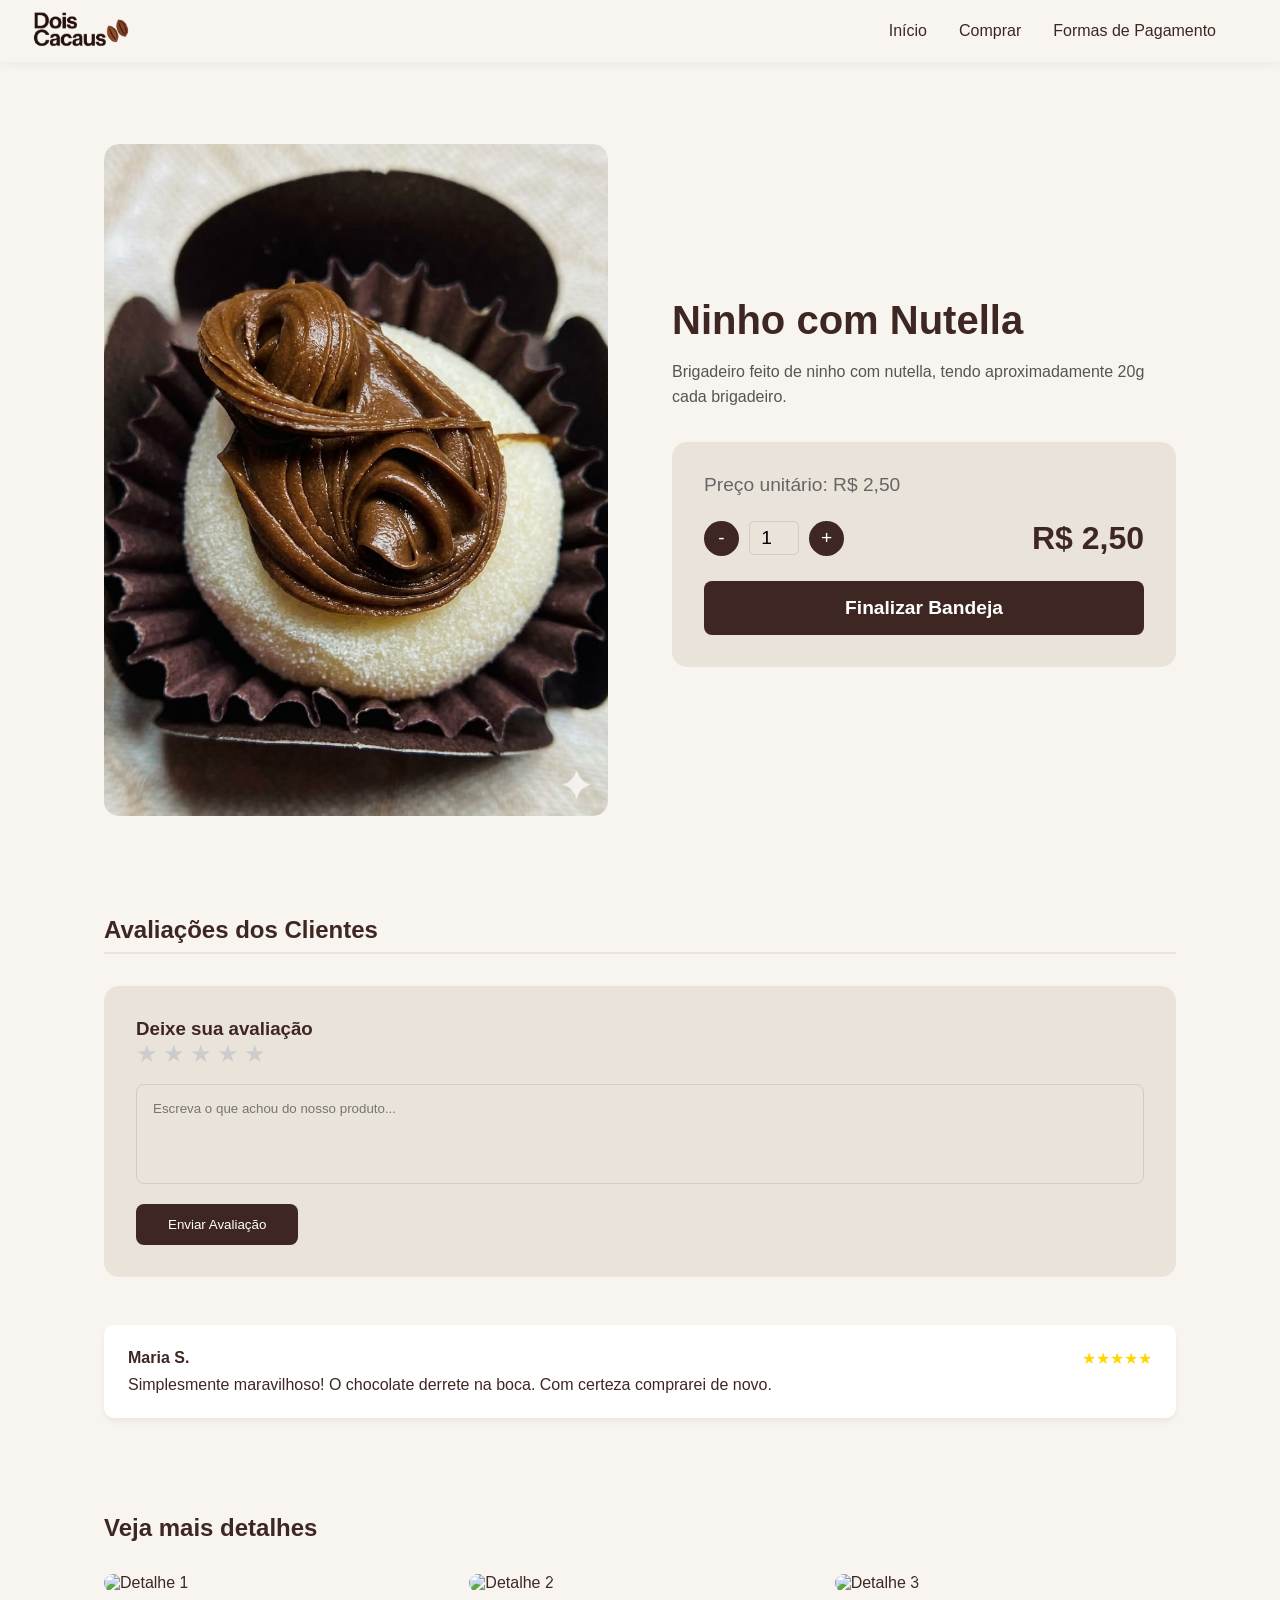
==== Site - Dois Cacaus/html/comprar.html @ b24ca729 "Add files via upload" ====
<!DOCTYPE html>
<html lang="pt-BR">
<head>
    <meta charset="UTF-8">
    <meta name="viewport" content="width=device-width, initial-scale=1.0">
    <title>Comprar | Dois Cacaus</title>
    <style>
        /* ================= VARIÁVEIS E RESET ================= */
        :root {
            --bg-color: #F8F5F0;
            --text-dark: #3E2723;
            --accent-brown: #5D4037;
            --card-bg: #EAE3D9;
            --transition: all 0.3s ease;
        }
        * { margin: 0; padding: 0; box-sizing: border-box; font-family: 'Segoe UI', Tahoma, Geneva, Verdana, sans-serif; }
        body { background-color: var(--bg-color); color: var(--text-dark); overflow-x: hidden; padding-top: 80px; }
        a { text-decoration: none; color: inherit; }

        /* ================= NAVEGAÇÃO ================= */
        header.navbar {
            position: fixed; width: 100%; top: 0; left: 0; z-index: 1000;
            display: flex; justify-content: space-between; align-items: center;
            padding: 1rem 5%; background: rgba(248, 245, 240, 0.95);
            backdrop-filter: blur(10px); box-shadow: 0 2px 10px rgba(0,0,0,0.05);
        }
        .logo { font-size: 1.8rem; font-weight: bold; display: flex; align-items: center; gap: 5px; }
        .logo img {width: 100%; height: 30px; transform: scale(5.5);}
        .nav-links { display: flex; gap: 2rem; }
        .nav-links a:hover { color: #8D6E63; }

        /* ================= PRODUTO PRINCIPAL ================= */
        .product-section {
            display: flex; flex-wrap: wrap; gap: 4rem; padding: 4rem 5%;
            max-width: 1200px; margin: 0 auto;
        }
        .product-image-container {
            flex: 1; min-width: 300px; cursor: zoom-in;
            overflow: hidden; border-radius: 15px;
        }
        .product-image-container img {
            width: 100%; height: auto; border-radius: 15px;
            transition: transform 0.5s ease;
        }
        .product-image-container:hover img { transform: scale(1.05); }
        
        .product-details { flex: 1; min-width: 300px; display: flex; flex-direction: column; justify-content: center; }
        .product-details h1 { font-size: 2.5rem; margin-bottom: 1rem; }
        .product-details p.description { line-height: 1.6; margin-bottom: 2rem; color: #555; }
        
        .price-calculator { background: var(--card-bg); padding: 2rem; border-radius: 15px; }
        .price-row { display: flex; align-items: center; justify-content: space-between; margin-bottom: 1.5rem; }
        .base-price { font-size: 1.2rem; color: #666; }
        .total-price { font-size: 2rem; font-weight: bold; color: var(--text-dark); }
        
        .quantity-selector { display: flex; align-items: center; gap: 10px; }
        .quantity-selector button {
            width: 35px; height: 35px; border-radius: 50%; border: none;
            background: var(--text-dark); color: white; font-size: 1.2rem; cursor: pointer;
        }
        .quantity-selector input {
            width: 50px; text-align: center; font-size: 1.2rem; border: 1px solid #ccc;
            border-radius: 5px; padding: 5px; background: transparent;
        }

        .buy-btn {
            width: 100%; padding: 1rem; background: var(--text-dark); color: white;
            border: none; border-radius: 8px; font-size: 1.2rem; font-weight: bold;
            cursor: pointer; transition: var(--transition);
        }
        .buy-btn:hover { background: var(--accent-brown); transform: translateY(-2px); }

        /* ================= LIGHTBOX (TELA CHEIA) ================= */
        .lightbox {
            position: fixed; top: 0; left: 0; width: 100%; height: 100%;
            background: rgba(0,0,0,0.9); display: flex; justify-content: center; align-items: center;
            z-index: 2000; opacity: 0; pointer-events: none; transition: opacity 0.4s ease;
        }
        .lightbox.active { opacity: 1; pointer-events: all; cursor: zoom-out; }
        .lightbox img { max-width: 90%; max-height: 90%; border-radius: 10px; transform: scale(0.8); transition: transform 0.4s ease; }
        .lightbox.active img { transform: scale(1); }

        /* ================= AVALIAÇÕES ================= */
        .comments-section { max-width: 1200px; margin: 0 auto; padding: 2rem 5%; }
        .comments-section h2 { margin-bottom: 2rem; border-bottom: 2px solid var(--card-bg); padding-bottom: 0.5rem; }
        
        .comment-form { background: var(--card-bg); padding: 2rem; border-radius: 15px; margin-bottom: 3rem; }
        .star-rating { display: flex; gap: 5px; margin-bottom: 1rem; font-size: 1.5rem; cursor: pointer; color: #ccc; }
        .star-rating .star:hover, .star-rating .star.active { color: #FFD700; }
        
        .comment-form textarea {
            width: 100%; height: 100px; padding: 1rem; border-radius: 8px;
            border: 1px solid #ccc; background: transparent; margin-bottom: 1rem; resize: none;
        }
        .comment-form button { padding: 0.8rem 2rem; background: var(--text-dark); color: white; border: none; border-radius: 8px; cursor: pointer; }
        
        .comment-list { display: flex; flex-direction: column; gap: 1.5rem; }
        .comment { background: white; padding: 1.5rem; border-radius: 10px; box-shadow: 0 4px 6px rgba(0,0,0,0.05); }
        .comment-header { display: flex; justify-content: space-between; margin-bottom: 0.5rem; }
        .comment-stars { color: #FFD700; }

        /* ================= GALERIA COM ANIMAÇÃO ================= */
        .gallery-section { max-width: 1200px; margin: 4rem auto; padding: 0 5%; }
        .gallery-grid {
            display: grid; grid-template-columns: repeat(auto-fit, minmax(250px, 1fr)); gap: 1.5rem;
        }
        .gallery-item {
            opacity: 0; transform: translateY(50px);
            transition: opacity 0.8s ease, transform 0.8s ease;
        }
        .gallery-item.show { opacity: 1; transform: translateY(0); }
        .gallery-item img { width: 100%; height: 250px; object-fit: cover; border-radius: 15px; }

    </style>
</head>
<body>

    <header class="navbar">
        <div class="logo"><img src="../imagem/logo.png" alt="Logo"></div>
        <nav class="nav-links">
            <a href="../../index.html">Início</a>
            <a href="comprar.html">Comprar</a>
            <a href="pagamento.html">Formas de Pagamento</a>
        </nav>
    </header>

    <section class="product-section">
        <div class="product-image-container" id="open-lightbox">
            <img src="../imagem/brigadeiros/Ninho.png" alt="Combo Trufado Dois Cacaus" id="main-product-img">
        </div>
        <div class="product-details">
            <h1>Ninho com Nutella</h1>
            <p class="description">Brigadeiro feito de ninho com nutella, tendo aproximadamente 20g cada brigadeiro.</p>
            
            <div class="price-calculator">
                <div class="price-row">
                    <span class="base-price">Preço unitário: R$ 2,50</span>
                </div>
                <div class="price-row">
                    <div class="quantity-selector">
                        <button id="btn-minus">-</button>
                        <input type="number" id="qtd-input" value="1" min="1" readonly>
                        <button id="btn-plus">+</button>
                    </div>
                    <span class="total-price" id="total-display">R$ 2,50</span>
                </div>
                <button class="buy-btn" onclick="window.location.href=''">Finalizar Bandeja</button>
            </div>
        </div>
    </section>

    <section class="comments-section">
        <h2>Avaliações dos Clientes</h2>
        
        <div class="comment-form">
            <h3>Deixe sua avaliação</h3>
            <div class="star-rating" id="star-rating">
                <span class="star" data-value="1">★</span>
                <span class="star" data-value="2">★</span>
                <span class="star" data-value="3">★</span>
                <span class="star" data-value="4">★</span>
                <span class="star" data-value="5">★</span>
            </div>
            <textarea id="comment-text" placeholder="Escreva o que achou do nosso produto..."></textarea>
            <button id="submit-comment">Enviar Avaliação</button>
        </div>

        <div class="comment-list" id="comment-list">
            <div class="comment">
                <div class="comment-header">
                    <strong>Maria S.</strong>
                    <span class="comment-stars">★★★★★</span>
                </div>
                <p>Simplesmente maravilhoso! O chocolate derrete na boca. Com certeza comprarei de novo.</p>
            </div>
        </div>
    </section>

    <section class="gallery-section">
        <h2 style="margin-bottom: 2rem;">Veja mais detalhes</h2>
        <div class="gallery-grid">
            <div class="gallery-item anim-scroll">
                <img src="https://images.unsplash.com/photo-1548883354-94cb1999e52d?q=80&w=400" alt="Detalhe 1">
            </div>
            <div class="gallery-item anim-scroll">
                <img src="https://images.unsplash.com/photo-1614088921876-068305007328?q=80&w=400" alt="Detalhe 2">
            </div>
            <div class="gallery-item anim-scroll">
                <img src="https://images.unsplash.com/photo-1511381939415-e440c9f18aa4?q=80&w=400" alt="Detalhe 3">
            </div>
        </div>
    </section>

    <div class="lightbox" id="lightbox">
        <img src="" id="lightbox-img" alt="Zoom Imagem">
    </div>

    <script>
        /* --- 1. Lógica do Multiplicador de Preço --- */
        const basePrice = 2.50;
        let currentQuantity = 1;
        const qtdInput = document.getElementById('qtd-input');
        const totalDisplay = document.getElementById('total-display');
        const btnMinus = document.getElementById('btn-minus');
        const btnPlus = document.getElementById('btn-plus');

        function updateTotal() {
            const total = basePrice * currentQuantity;
            // Formata para padrão brasileiro (ex: R$ 89,90)
            totalDisplay.innerText = total.toLocaleString('pt-BR', { style: 'currency', currency: 'BRL' });
            qtdInput.value = currentQuantity;
        }

        btnPlus.addEventListener('click', () => {
            currentQuantity++;
            updateTotal();
        });

        btnMinus.addEventListener('click', () => {
            if (currentQuantity > 1) {
                currentQuantity--;
                updateTotal();
            }
        });

        /* --- 2. Lógica do Lightbox (Imagem em tela cheia) --- */
        const openLightbox = document.getElementById('open-lightbox');
        const lightbox = document.getElementById('lightbox');
        const lightboxImg = document.getElementById('lightbox-img');
        const mainImgSrc = document.getElementById('main-product-img').src;

        openLightbox.addEventListener('click', () => {
            lightboxImg.src = mainImgSrc;
            lightbox.classList.add('active');
        });

        lightbox.addEventListener('click', () => {
            lightbox.classList.remove('active');
        });

        /* --- 3. Lógica das Estrelas e Inserção de Comentário --- */
        const stars = document.querySelectorAll('.star');
        let selectedStars = 0;

        // Efeito de passar o mouse nas estrelas
        stars.forEach(star => {
            star.addEventListener('mouseover', function() {
                const value = this.getAttribute('data-value');
                highlightStars(value);
            });
            
            star.addEventListener('mouseout', function() {
                highlightStars(selectedStars);
            });
            
            star.addEventListener('click', function() {
                selectedStars = this.getAttribute('data-value');
                highlightStars(selectedStars);
            });
        });

        function highlightStars(count) {
            stars.forEach(star => {
                if (star.getAttribute('data-value') <= count) {
                    star.classList.add('active');
                } else {
                    star.classList.remove('active');
                }
            });
        }

        // Enviar Comentário
        const submitBtn = document.getElementById('submit-comment');
        const commentText = document.getElementById('comment-text');
        const commentList = document.getElementById('comment-list');

        submitBtn.addEventListener('click', () => {
            if (commentText.value.trim() === '' || selectedStars === 0) {
                alert('Por favor, selecione uma nota e escreva um comentário.');
                return;
            }

            // Cria os elementos do novo comentário
            const newComment = document.createElement('div');
            newComment.classList.add('comment');
            
            let starsHtml = '★'.repeat(selectedStars) + '☆'.repeat(5 - selectedStars);

            newComment.innerHTML = `
                <div class="comment-header">
                    <strong>Novo Cliente</strong>
                    <span class="comment-stars">${starsHtml}</span>
                </div>
                <p>${commentText.value}</p>
            `;

            // Adiciona no topo da lista
            commentList.prepend(newComment);
            
            // Limpa o formulário
            commentText.value = '';
            selectedStars = 0;
            highlightStars(0);
        });

        /* --- 4. Animação Suave ao Rolar para Baixo (Intersection Observer) --- */
        const animItems = document.querySelectorAll('.anim-scroll');
        
        const observer = new IntersectionObserver((entries) => {
            entries.forEach(entry => {
                if (entry.isIntersecting) {
                    entry.target.classList.add('show');
                }
            });
        }, { threshold: 0.2 }); // Dispara quando 20% do item estiver visível na tela

        animItems.forEach(item => {
            observer.observe(item);
        });
    </script>
</body>
</html>
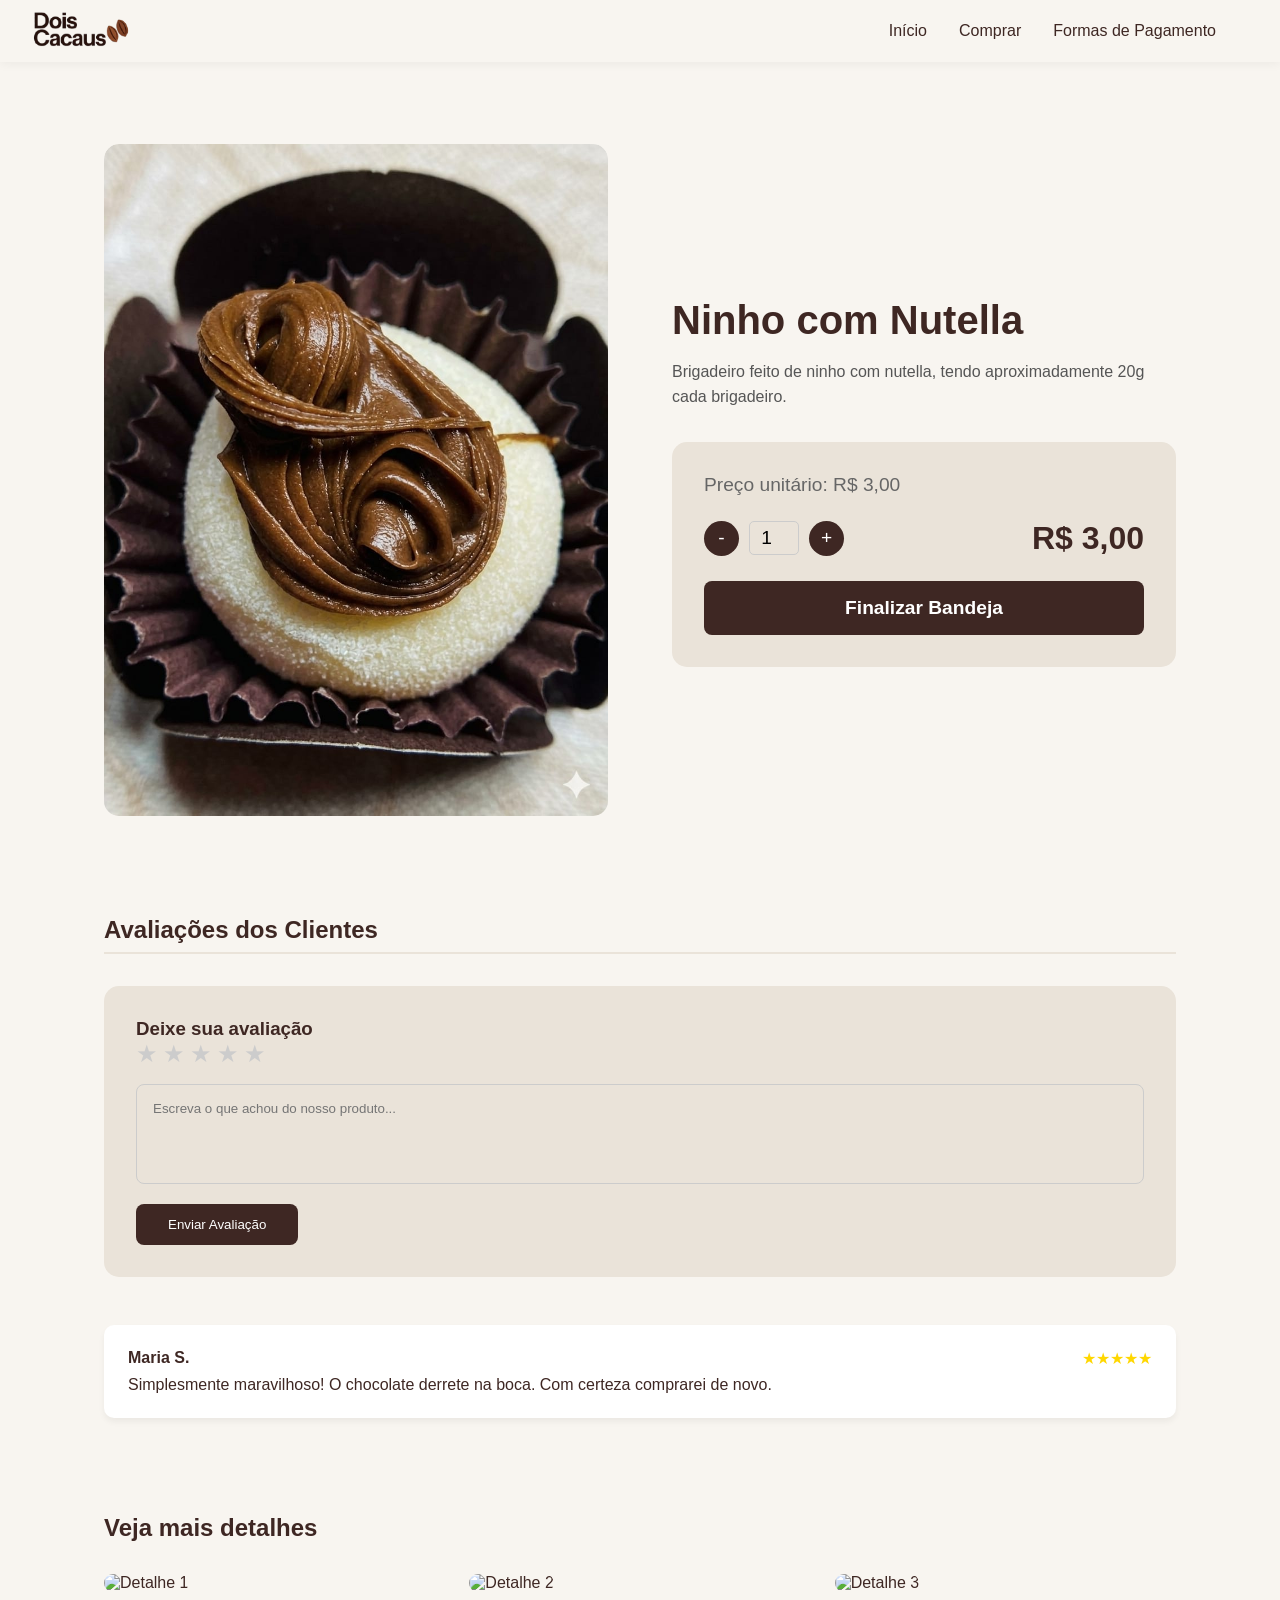
==== commit 8735c5e4: "Update comprar.html" ====
--- a/Site - Dois Cacaus/html/comprar.html
+++ b/Site - Dois Cacaus/html/comprar.html
@@ -134,7 +134,7 @@
             
             <div class="price-calculator">
                 <div class="price-row">
-                    <span class="base-price">Preço unitário: R$ 2,50</span>
+                    <span class="base-price">Preço unitário: R$ 3,00</span>
                 </div>
                 <div class="price-row">
                     <div class="quantity-selector">
@@ -142,9 +142,9 @@
                         <input type="number" id="qtd-input" value="1" min="1" readonly>
                         <button id="btn-plus">+</button>
                     </div>
-                    <span class="total-price" id="total-display">R$ 2,50</span>
+                    <span class="total-price" id="total-display">R$ 3,00</span>
                 </div>
-                <button class="buy-btn" onclick="window.location.href=''">Finalizar Bandeja</button>
+                <button class="buy-btn" onclick="window.location.href='encomendar.html'">Finalizar Bandeja</button>
             </div>
         </div>
     </section>
@@ -197,7 +197,7 @@
 
     <script>
         /* --- 1. Lógica do Multiplicador de Preço --- */
-        const basePrice = 2.50;
+        const basePrice = 3.00;
         let currentQuantity = 1;
         const qtdInput = document.getElementById('qtd-input');
         const totalDisplay = document.getElementById('total-display');
